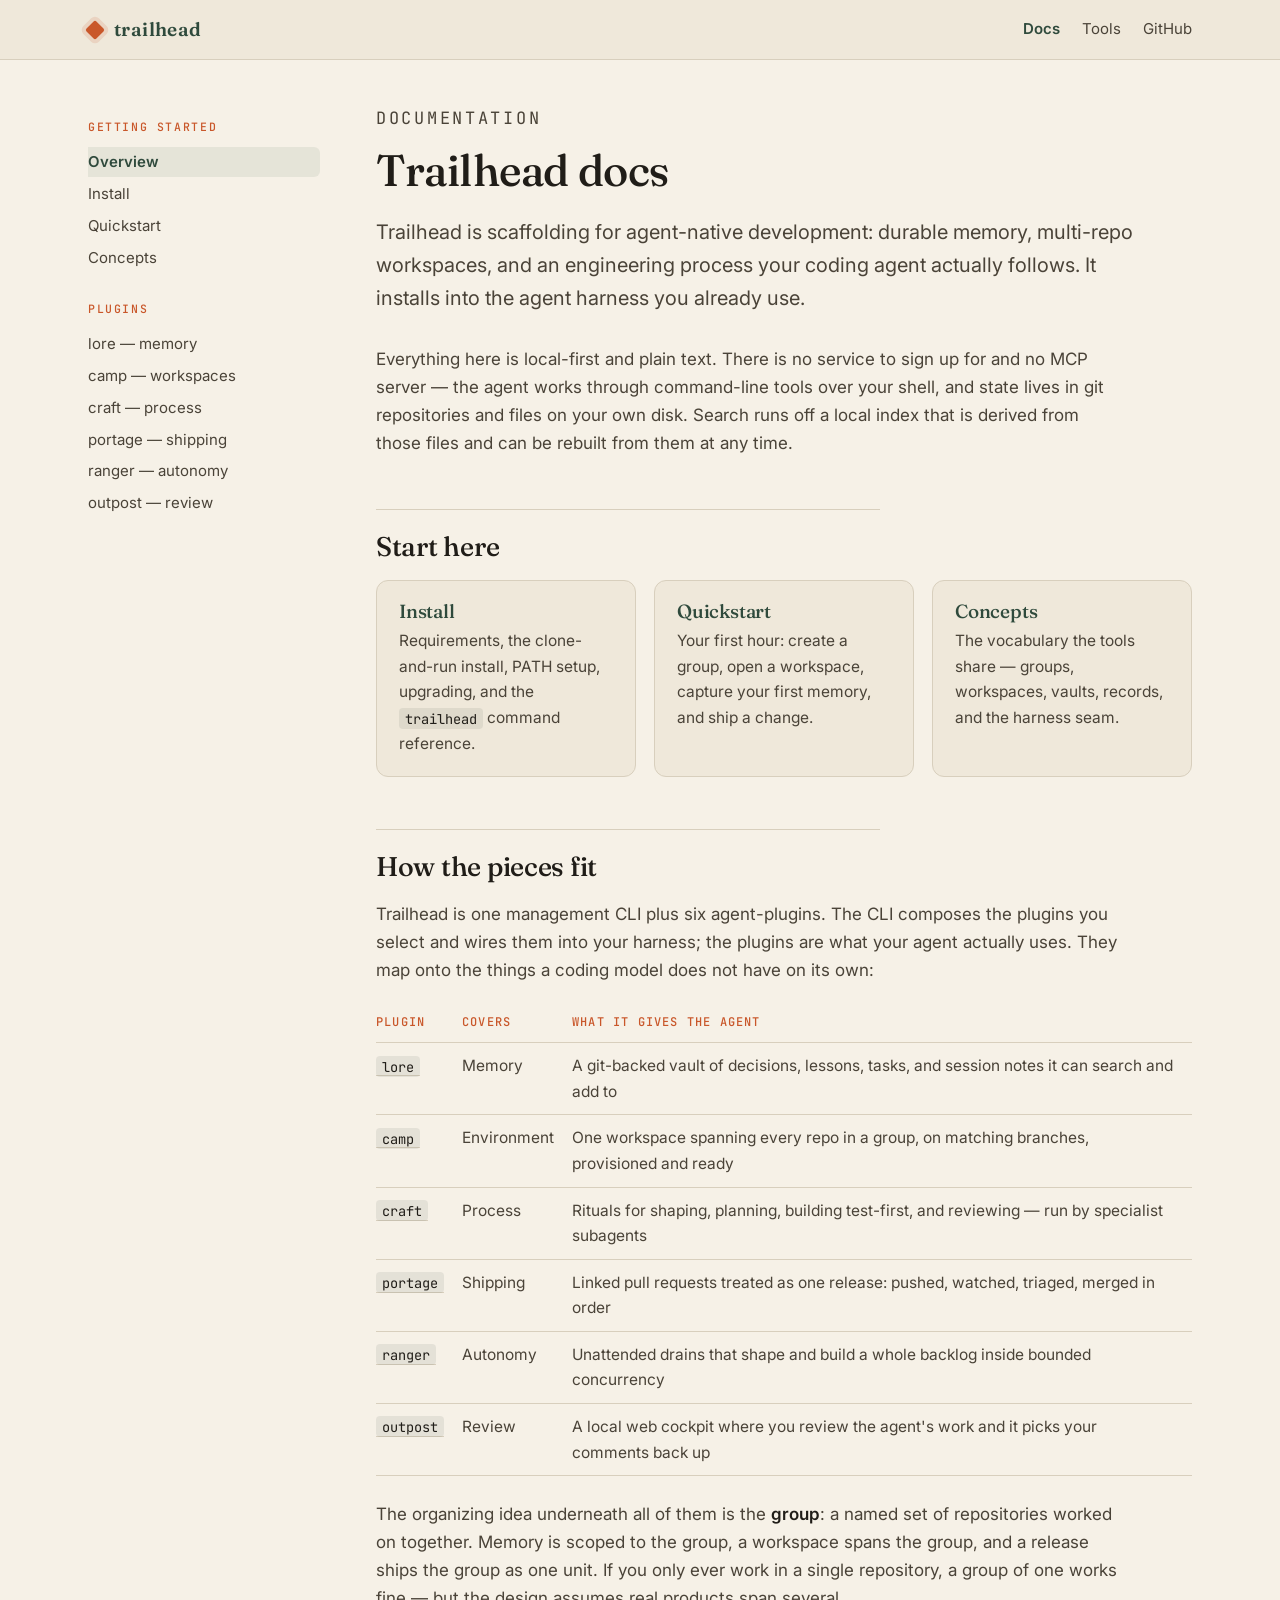
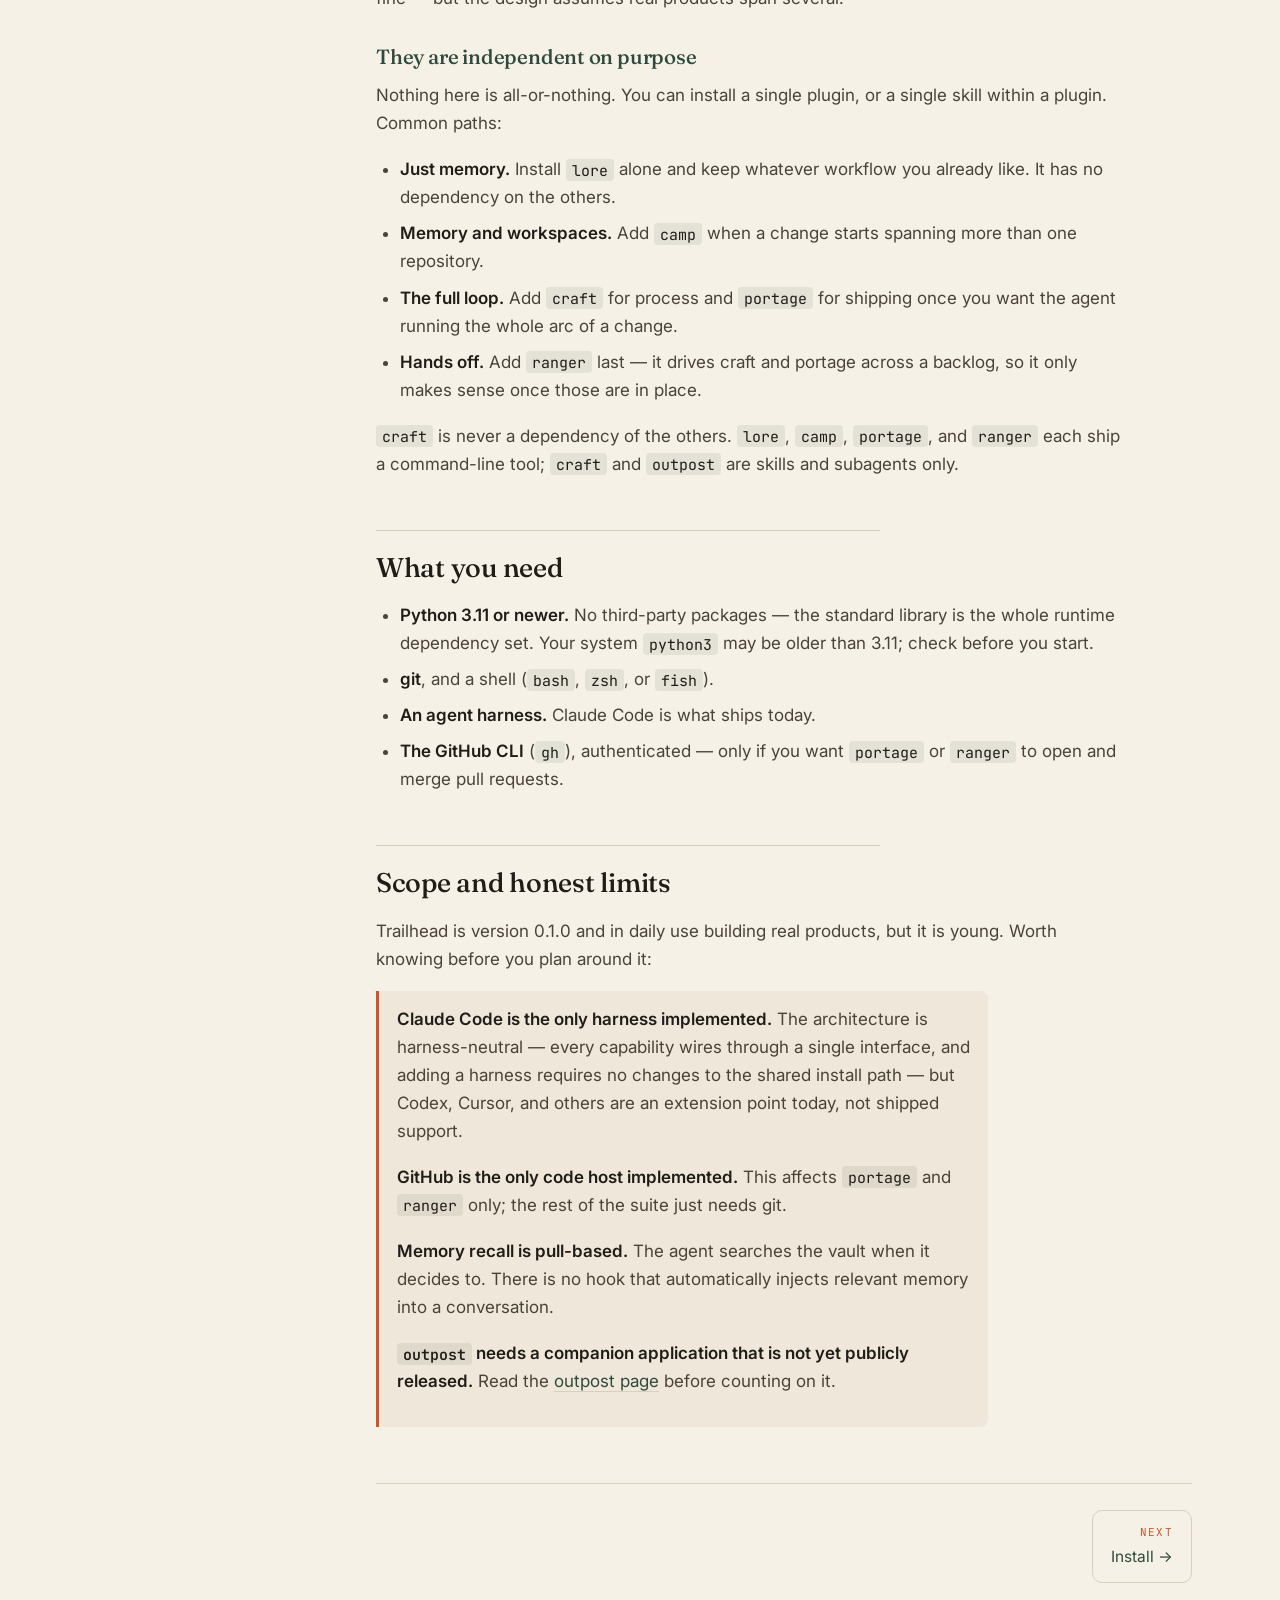
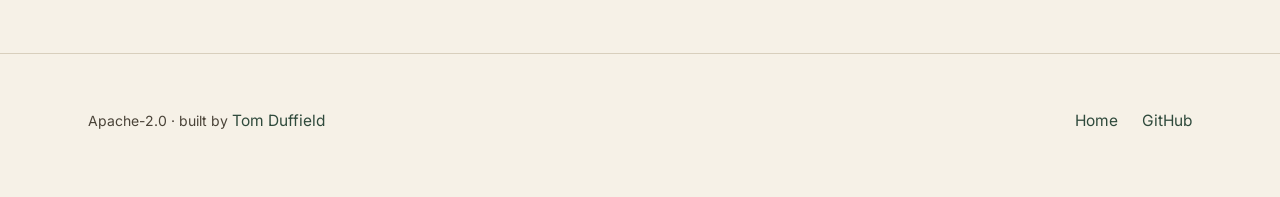
==== docs/index.html @ 7f962f8e "feat: launch the site and add a docs section The page froze in a pre-launch shape: a "coming soon" s" ====
<!DOCTYPE html>
<html lang="en">
<head>
  <meta charset="utf-8" />
  <meta name="viewport" content="width=device-width, initial-scale=1" />
  <title>Trailhead docs - overview</title>
  <meta name="description" content="Documentation for Trailhead: what it is, how the six agent-plugins fit together, and where to start." />
  <link rel="preconnect" href="https://fonts.googleapis.com" />
  <link rel="preconnect" href="https://fonts.gstatic.com" crossorigin />
  <link href="https://fonts.googleapis.com/css2?family=Fraunces:opsz,wght@9..144,400;9..144,500;9..144,600&family=Inter:wght@400;500;600&family=JetBrains+Mono:wght@400;500&display=swap" rel="stylesheet" />
  <link rel="stylesheet" href="../assets/site.css" />
</head>
<body>

  <div class="topbar">
    <div class="topbar-inner">
      <a class="wordmark" href="../index.html"><span class="blaze-mark"></span> trailhead</a>
      <nav>
        <a href="index.html" class="current">Docs</a>
        <a href="../index.html#tools">Tools</a>
        <a href="https://github.com/trailhead-ai/trailhead">GitHub</a>
      </nav>
    </div>
  </div>

  <div class="docs-shell">
    <aside class="docs-nav">
      <h4>Getting started</h4>
      <ul>
        <li><a href="index.html" class="current">Overview</a></li>
        <li><a href="install.html">Install</a></li>
        <li><a href="quickstart.html">Quickstart</a></li>
        <li><a href="concepts.html">Concepts</a></li>
      </ul>
      <h4>Plugins</h4>
      <ul>
        <li><a href="lore.html">lore &mdash; memory</a></li>
        <li><a href="camp.html">camp &mdash; workspaces</a></li>
        <li><a href="craft.html">craft &mdash; process</a></li>
        <li><a href="portage.html">portage &mdash; shipping</a></li>
        <li><a href="ranger.html">ranger &mdash; autonomy</a></li>
        <li><a href="outpost.html">outpost &mdash; review</a></li>
      </ul>
    </aside>

    <main class="docs-main">
      <p class="eyebrow">Documentation</p>
      <h1>Trailhead docs</h1>
      <p class="lede">Trailhead is scaffolding for agent-native development: durable memory, multi-repo workspaces, and an engineering process your coding agent actually follows. It installs into the agent harness you already use.</p>

      <p>Everything here is local-first and plain text. There is no service to sign up for and no MCP server &mdash; the agent works through command-line tools over your shell, and state lives in git repositories and files on your own disk. Search runs off a local index that is derived from those files and can be rebuilt from them at any time.</p>

      <h2>Start here</h2>
      <div class="card-grid">
        <a class="card" href="install.html">
          <h3>Install</h3>
          <p>Requirements, the clone-and-run install, PATH setup, upgrading, and the <code>trailhead</code> command reference.</p>
        </a>
        <a class="card" href="quickstart.html">
          <h3>Quickstart</h3>
          <p>Your first hour: create a group, open a workspace, capture your first memory, and ship a change.</p>
        </a>
        <a class="card" href="concepts.html">
          <h3>Concepts</h3>
          <p>The vocabulary the tools share &mdash; groups, workspaces, vaults, records, and the harness seam.</p>
        </a>
      </div>

      <h2>How the pieces fit</h2>
      <p>Trailhead is one management CLI plus six agent-plugins. The CLI composes the plugins you select and wires them into your harness; the plugins are what your agent actually uses. They map onto the things a coding model does not have on its own:</p>

      <div class="table-scroll">
        <table>
          <thead>
            <tr><th>Plugin</th><th>Covers</th><th>What it gives the agent</th></tr>
          </thead>
          <tbody>
            <tr><td><a href="lore.html"><code>lore</code></a></td><td>Memory</td><td>A git-backed vault of decisions, lessons, tasks, and session notes it can search and add to</td></tr>
            <tr><td><a href="camp.html"><code>camp</code></a></td><td>Environment</td><td>One workspace spanning every repo in a group, on matching branches, provisioned and ready</td></tr>
            <tr><td><a href="craft.html"><code>craft</code></a></td><td>Process</td><td>Rituals for shaping, planning, building test-first, and reviewing &mdash; run by specialist subagents</td></tr>
            <tr><td><a href="portage.html"><code>portage</code></a></td><td>Shipping</td><td>Linked pull requests treated as one release: pushed, watched, triaged, merged in order</td></tr>
            <tr><td><a href="ranger.html"><code>ranger</code></a></td><td>Autonomy</td><td>Unattended drains that shape and build a whole backlog inside bounded concurrency</td></tr>
            <tr><td><a href="outpost.html"><code>outpost</code></a></td><td>Review</td><td>A local web cockpit where you review the agent's work and it picks your comments back up</td></tr>
          </tbody>
        </table>
      </div>

      <p>The organizing idea underneath all of them is the <strong>group</strong>: a named set of repositories worked on together. Memory is scoped to the group, a workspace spans the group, and a release ships the group as one unit. If you only ever work in a single repository, a group of one works fine &mdash; but the design assumes real products span several.</p>

      <h3>They are independent on purpose</h3>
      <p>Nothing here is all-or-nothing. You can install a single plugin, or a single skill within a plugin. Common paths:</p>
      <ul>
        <li><strong>Just memory.</strong> Install <code>lore</code> alone and keep whatever workflow you already like. It has no dependency on the others.</li>
        <li><strong>Memory and workspaces.</strong> Add <code>camp</code> when a change starts spanning more than one repository.</li>
        <li><strong>The full loop.</strong> Add <code>craft</code> for process and <code>portage</code> for shipping once you want the agent running the whole arc of a change.</li>
        <li><strong>Hands off.</strong> Add <code>ranger</code> last &mdash; it drives craft and portage across a backlog, so it only makes sense once those are in place.</li>
      </ul>
      <p><code>craft</code> is never a dependency of the others. <code>lore</code>, <code>camp</code>, <code>portage</code>, and <code>ranger</code> each ship a command-line tool; <code>craft</code> and <code>outpost</code> are skills and subagents only.</p>

      <h2>What you need</h2>
      <ul>
        <li><strong>Python 3.11 or newer.</strong> No third-party packages &mdash; the standard library is the whole runtime dependency set. Your system <code>python3</code> may be older than 3.11; check before you start.</li>
        <li><strong>git</strong>, and a shell (<code>bash</code>, <code>zsh</code>, or <code>fish</code>).</li>
        <li><strong>An agent harness.</strong> Claude Code is what ships today.</li>
        <li><strong>The GitHub CLI</strong> (<code>gh</code>), authenticated &mdash; only if you want <code>portage</code> or <code>ranger</code> to open and merge pull requests.</li>
      </ul>

      <h2>Scope and honest limits</h2>
      <p>Trailhead is version 0.1.0 and in daily use building real products, but it is young. Worth knowing before you plan around it:</p>
      <div class="note">
        <p><strong>Claude Code is the only harness implemented.</strong> The architecture is harness-neutral &mdash; every capability wires through a single interface, and adding a harness requires no changes to the shared install path &mdash; but Codex, Cursor, and others are an extension point today, not shipped support.</p>
        <p><strong>GitHub is the only code host implemented.</strong> This affects <code>portage</code> and <code>ranger</code> only; the rest of the suite just needs git.</p>
        <p><strong>Memory recall is pull-based.</strong> The agent searches the vault when it decides to. There is no hook that automatically injects relevant memory into a conversation.</p>
        <p><strong><code>outpost</code> needs a companion application that is not yet publicly released.</strong> Read the <a href="outpost.html">outpost page</a> before counting on it.</p>
      </div>

      <div class="pager">
        <a class="next" href="install.html"><span class="dir">Next</span> Install &rarr;</a>
      </div>
    </main>
  </div>

  <footer class="docs-foot">
    <div class="wrap footer-row">
      <span class="fine">Apache-2.0 &middot; built by <a href="https://tomduffield.com">Tom Duffield</a></span>
      <span class="links">
        <a href="../index.html">Home</a>
        <a href="https://github.com/trailhead-ai/trailhead">GitHub</a>
      </span>
    </div>
  </footer>

</body>
</html>
---- assets/site.css ----
/* ------------------------------------------------------------------
   trailhead — shared stylesheet
   Single source of truth for the design tokens and components used by
   the landing page (/index.html) and the docs tree (/docs/*.html).
   No build step: this file is served as-is by GitHub Pages.
   ------------------------------------------------------------------ */

:root {
  --paper: #f6f1e7;
  --paper-2: #efe8da;
  --ink: #201d18;
  --ink-soft: #4a4338;
  --pine: #2f4a3c;
  --pine-soft: #3d5a4a;
  --blaze: #c9572a;
  --blaze-soft: #e08a5f;
  --line: #d8cfbd;
  --maxw: 820px;
}

* { box-sizing: border-box; }

html { scroll-behavior: smooth; }

body {
  margin: 0;
  background: var(--paper);
  color: var(--ink);
  font-family: 'Inter', -apple-system, BlinkMacSystemFont, 'Segoe UI', sans-serif;
  font-size: 18px;
  line-height: 1.65;
  -webkit-font-smoothing: antialiased;
}

.wrap {
  max-width: var(--maxw);
  margin: 0 auto;
  padding: 0 28px;
}

h1, h2, h3 {
  font-family: 'Fraunces', Georgia, 'Times New Roman', serif;
  font-weight: 500;
  line-height: 1.12;
  letter-spacing: -0.01em;
  color: var(--ink);
}

a { color: var(--pine); text-decoration: none; border-bottom: 1px solid var(--line); transition: color .15s, border-color .15s; }
a:hover { color: var(--blaze); border-color: var(--blaze-soft); }

code, pre { font-family: 'JetBrains Mono', ui-monospace, 'SF Mono', Menlo, monospace; }

/* ---------- wordmark ---------- */
.wordmark {
  display: inline-flex;
  align-items: center;
  gap: 12px;
  font-family: 'Fraunces', serif;
  font-weight: 600;
  font-size: 22px;
  letter-spacing: 0.02em;
  color: var(--pine);
  border: none;
}
.wordmark .blaze-mark {
  width: 14px; height: 14px;
  background: var(--blaze);
  border-radius: 2px;
  transform: rotate(45deg);
  box-shadow: 0 0 0 4px rgba(201,87,42,0.14);
}

/* ---------- hero ---------- */
.hero {
  position: relative;
  overflow: hidden;
  border-bottom: 1px solid var(--line);
  background: linear-gradient(180deg, var(--paper-2) 0%, var(--paper) 100%);
}
.hero svg.topo {
  position: absolute;
  inset: 0;
  width: 100%;
  height: 100%;
  opacity: 0.5;
  pointer-events: none;
}
.hero-inner {
  position: relative;
  padding: 96px 0 84px;
}
.hero .wordmark { margin-bottom: 56px; }
.hero h1 {
  font-size: clamp(38px, 6.2vw, 62px);
  margin: 0 0 24px;
  max-width: 14ch;
}
.hero .lede {
  font-size: clamp(19px, 2.4vw, 23px);
  color: var(--ink-soft);
  max-width: 56ch;
  margin: 0 0 36px;
}
.hero .lede strong { color: var(--ink); font-weight: 600; }
.cta-row { display: flex; flex-wrap: wrap; gap: 14px; align-items: center; }
.btn {
  display: inline-block;
  padding: 12px 22px;
  border-radius: 8px;
  border: 1px solid transparent;
  font-weight: 500;
  font-size: 16px;
}
.btn-primary { background: var(--pine); color: var(--paper); }
.btn-primary:hover { background: var(--pine-soft); color: var(--paper); border-color: transparent; }
.btn-ghost { border-color: var(--line); color: var(--ink); }
.btn-ghost:hover { border-color: var(--blaze-soft); color: var(--blaze); }
.meta-line { margin-top: 28px; font-size: 14.5px; color: var(--ink-soft); letter-spacing: 0.01em; }

/* ---------- sections ---------- */
section { padding: 76px 0; border-bottom: 1px solid var(--line); }
.eyebrow {
  font-family: 'JetBrains Mono', monospace;
  font-size: 12.5px;
  letter-spacing: 0.16em;
  text-transform: uppercase;
  color: var(--blaze);
  margin: 0 0 18px;
}
section h2 { font-size: clamp(28px, 4vw, 38px); margin: 0 0 26px; max-width: 22ch; }
.prose p { color: var(--ink-soft); max-width: 60ch; margin: 0 0 20px; }
.prose p strong { color: var(--ink); font-weight: 600; }
.prose p:last-child { margin-bottom: 0; }

/* ---------- tool cards ---------- */
.tools { display: grid; gap: 22px; margin-top: 8px; }
.tool {
  background: var(--paper-2);
  border: 1px solid var(--line);
  border-radius: 14px;
  padding: 30px 30px 28px;
  position: relative;
}
.tool-head { display: flex; align-items: center; gap: 14px; flex-wrap: wrap; margin-bottom: 14px; }
.tool-head h3 { font-size: 27px; margin: 0; color: var(--pine); }
.tool-gap {
  font-family: 'JetBrains Mono', monospace;
  font-size: 12px;
  letter-spacing: 0.12em;
  text-transform: uppercase;
  color: var(--blaze);
  background: rgba(201,87,42,0.10);
  padding: 4px 10px;
  border-radius: 999px;
}
.tool p { margin: 0 0 14px; color: var(--ink-soft); font-size: 16.5px; }
.tool p:last-child { margin-bottom: 0; }
.tool .repo-link { font-size: 15px; }

/* ---------- q&a (numbered questions) ---------- */
.qa { margin-top: 6px; display: grid; gap: 30px; }
.qa-item { display: grid; grid-template-columns: 2.4rem 1fr; gap: 20px; align-items: start; }
.qa-num {
  font-family: 'Fraunces', Georgia, serif;
  font-weight: 600;
  font-size: 30px;
  line-height: 1.1;
  color: var(--blaze);
}
.qa-body h3 { font-size: 22px; margin: 0 0 8px; color: var(--ink); }
.qa-body p { margin: 0; color: var(--ink-soft); font-size: 16.5px; max-width: 60ch; }
.qa-body p strong { color: var(--pine); font-weight: 600; }
@media (max-width: 560px) { .qa-item { grid-template-columns: 1.8rem 1fr; gap: 14px; } }

/* ---------- code ---------- */
pre {
  background: #211d18;
  color: #ece4d4;
  border-radius: 12px;
  padding: 24px 26px;
  overflow-x: auto;
  font-size: 15px;
  line-height: 1.8;
  margin: 0 0 22px;
  border: 1px solid #2e2820;
}
pre .c { color: #9c8f78; }           /* comment */
pre .p { color: var(--blaze-soft); } /* prompt / command head */
.note {
  font-size: 15px;
  color: var(--ink-soft);
  background: var(--paper-2);
  border-left: 3px solid var(--blaze);
  border-radius: 0 8px 8px 0;
  padding: 14px 18px;
  max-width: 62ch;
}
.note code { color: var(--ink); background: rgba(0,0,0,0.05); padding: 1px 5px; border-radius: 4px; }

/* ---------- faq ---------- */
.faq { margin-top: 10px; border-top: 1px solid var(--line); }
.faq details { border-bottom: 1px solid var(--line); }
.faq summary {
  list-style: none;
  cursor: pointer;
  padding: 22px 2px;
  display: flex;
  align-items: center;
  justify-content: space-between;
  gap: 24px;
  font-family: 'Fraunces', Georgia, serif;
  font-size: 21px;
  font-weight: 500;
  color: var(--ink);
  transition: color .15s;
}
.faq summary::-webkit-details-marker { display: none; }
.faq summary:hover { color: var(--pine); }
.faq summary .chev {
  flex: none;
  font-family: 'Inter', sans-serif;
  font-weight: 400;
  font-size: 26px;
  line-height: 1;
  color: var(--blaze);
  transition: transform .2s ease;
}
.faq details[open] summary .chev { transform: rotate(45deg); }
.faq .answer {
  padding: 0 2px 26px;
  max-width: 64ch;
  color: var(--ink-soft);
  font-size: 16.5px;
}
.faq .answer p { margin: 0 0 14px; }
.faq .answer p:last-child { margin: 0; }
.faq .answer a { color: var(--pine); }

/* ---------- footer ---------- */
footer { padding: 54px 0 64px; }
.footer-row { display: flex; flex-wrap: wrap; gap: 10px 28px; align-items: center; justify-content: space-between; }
footer .links { display: flex; gap: 24px; flex-wrap: wrap; }
footer a { border: none; font-size: 15.5px; }
footer .fine { font-size: 14px; color: var(--ink-soft); }

@media (max-width: 560px) {
  body { font-size: 17px; }
  .hero-inner { padding: 64px 0 60px; }
  .hero .wordmark { margin-bottom: 40px; }
  section { padding: 56px 0; }
}

/* ==================================================================
   DOCS
   Layout and typography for the /docs/ tree. The landing page does
   not use anything below this line.
   ================================================================== */

.topbar {
  border-bottom: 1px solid var(--line);
  background: var(--paper-2);
  position: sticky;
  top: 0;
  z-index: 20;
}
.topbar-inner {
  max-width: 1160px;
  margin: 0 auto;
  padding: 14px 28px;
  display: flex;
  align-items: center;
  justify-content: space-between;
  gap: 20px;
}
.topbar .wordmark { font-size: 19px; }
.topbar nav { display: flex; gap: 22px; align-items: center; flex-wrap: wrap; }
.topbar nav a {
  border: none;
  font-size: 15px;
  color: var(--ink-soft);
}
.topbar nav a:hover { color: var(--blaze); }
.topbar nav a.current { color: var(--pine); font-weight: 600; }

.docs-shell {
  max-width: 1160px;
  margin: 0 auto;
  padding: 0 28px;
  display: grid;
  grid-template-columns: 232px minmax(0, 1fr);
  gap: 56px;
  align-items: start;
}

/* ---------- sidebar ---------- */
.docs-nav {
  position: sticky;
  top: 74px;
  padding: 44px 0 60px;
  font-size: 15px;
  max-height: calc(100vh - 74px);
  overflow-y: auto;
}
.docs-nav h4 {
  font-family: 'JetBrains Mono', monospace;
  font-size: 11.5px;
  font-weight: 500;
  letter-spacing: 0.14em;
  text-transform: uppercase;
  color: var(--blaze);
  margin: 0 0 10px;
}
.docs-nav h4 + ul { margin-bottom: 28px; }
.docs-nav ul { list-style: none; margin: 0; padding: 0; }
.docs-nav li { margin: 0 0 2px; }
.docs-nav a {
  display: block;
  border: none;
  padding: 4px 10px;
  margin-left: -10px;
  border-radius: 6px;
  color: var(--ink-soft);
  line-height: 1.45;
}
.docs-nav a:hover { color: var(--blaze); background: rgba(201,87,42,0.07); }
.docs-nav a.current {
  color: var(--pine);
  font-weight: 600;
  background: rgba(47,74,60,0.08);
}
.docs-nav code { font-size: 13.5px; }

/* ---------- docs main column ---------- */
.docs-main {
  padding: 44px 0 30px;
  min-width: 0;
}
.docs-main .eyebrow { margin-bottom: 14px; }
.docs-main h1 {
  font-size: clamp(32px, 4.6vw, 44px);
  margin: 0 0 20px;
  max-width: 20ch;
}
.docs-main h2 {
  font-size: 27px;
  margin: 52px 0 18px;
  padding-top: 22px;
  border-top: 1px solid var(--line);
  max-width: 28ch;
}
.docs-main h3 {
  font-size: 20.5px;
  margin: 34px 0 12px;
  color: var(--pine);
  max-width: 34ch;
}
.docs-main p { color: var(--ink-soft); max-width: 68ch; margin: 0 0 18px; font-size: 17px; }
.docs-main p strong, .docs-main li strong { color: var(--ink); font-weight: 600; }
.docs-main .lede {
  font-size: 20px;
  color: var(--ink-soft);
  max-width: 60ch;
  margin: 0 0 30px;
}
.docs-main ul, .docs-main ol {
  color: var(--ink-soft);
  max-width: 68ch;
  margin: 0 0 18px;
  padding-left: 24px;
  font-size: 17px;
}
.docs-main li { margin: 0 0 8px; }
.docs-main li > ul, .docs-main li > ol { margin: 8px 0 0; }
.docs-main :not(pre) > code {
  background: rgba(47,74,60,0.09);
  color: var(--ink);
  padding: 1.5px 6px;
  border-radius: 4px;
  font-size: 0.88em;
}
.docs-main pre { max-width: 100%; }
.docs-main .note { margin: 0 0 22px; max-width: 68ch; }
.docs-main .note strong { color: var(--ink); }
.docs-main hr { border: none; border-top: 1px solid var(--line); margin: 44px 0; }

/* ---------- docs tables ---------- */
.table-scroll { overflow-x: auto; margin: 0 0 24px; max-width: 100%; }
.docs-main table {
  border-collapse: collapse;
  font-size: 15.5px;
  min-width: 100%;
  color: var(--ink-soft);
}
.docs-main th, .docs-main td {
  text-align: left;
  padding: 10px 18px 10px 0;
  border-bottom: 1px solid var(--line);
  vertical-align: top;
}
.docs-main th {
  font-family: 'JetBrains Mono', monospace;
  font-size: 12px;
  letter-spacing: 0.1em;
  text-transform: uppercase;
  color: var(--blaze);
  font-weight: 500;
  white-space: nowrap;
  border-bottom-color: var(--line);
}
.docs-main td code { white-space: nowrap; }

/* ---------- docs index cards ---------- */
.card-grid {
  display: grid;
  grid-template-columns: repeat(auto-fit, minmax(240px, 1fr));
  gap: 18px;
  margin: 0 0 30px;
}
.card {
  display: block;
  border: 1px solid var(--line);
  background: var(--paper-2);
  border-radius: 12px;
  padding: 20px 22px;
  color: inherit;
}
.card:hover { border-color: var(--blaze-soft); background: #f2ebdd; }
.card h3 {
  margin: 0 0 6px;
  font-size: 19px;
  color: var(--pine);
}
.card p { margin: 0; font-size: 15.5px; color: var(--ink-soft); max-width: none; }

/* ---------- prev / next ---------- */
.pager {
  display: flex;
  flex-wrap: wrap;
  gap: 16px;
  justify-content: space-between;
  margin-top: 56px;
  padding-top: 26px;
  border-top: 1px solid var(--line);
}
.pager a {
  border: 1px solid var(--line);
  border-radius: 10px;
  padding: 12px 18px;
  font-size: 15.5px;
  max-width: 48%;
}
.pager a:hover { border-color: var(--blaze-soft); }
.pager .prev { text-align: left; }
.pager .dir {
  display: block;
  font-family: 'JetBrains Mono', monospace;
  font-size: 11px;
  letter-spacing: 0.12em;
  text-transform: uppercase;
  color: var(--blaze);
  margin-bottom: 3px;
}
.pager .next { margin-left: auto; text-align: right; }

.docs-foot {
  border-top: 1px solid var(--line);
  margin-top: 40px;
}
.docs-foot .wrap { max-width: 1160px; }

@media (max-width: 900px) {
  .docs-shell { grid-template-columns: 1fr; gap: 0; }
  .docs-nav {
    position: static;
    max-height: none;
    padding: 28px 0 0;
    border-bottom: 1px solid var(--line);
    padding-bottom: 24px;
  }
  .docs-nav h4 + ul { margin-bottom: 20px; }
  .docs-main { padding-top: 34px; }
  .pager a { max-width: 100%; }
}
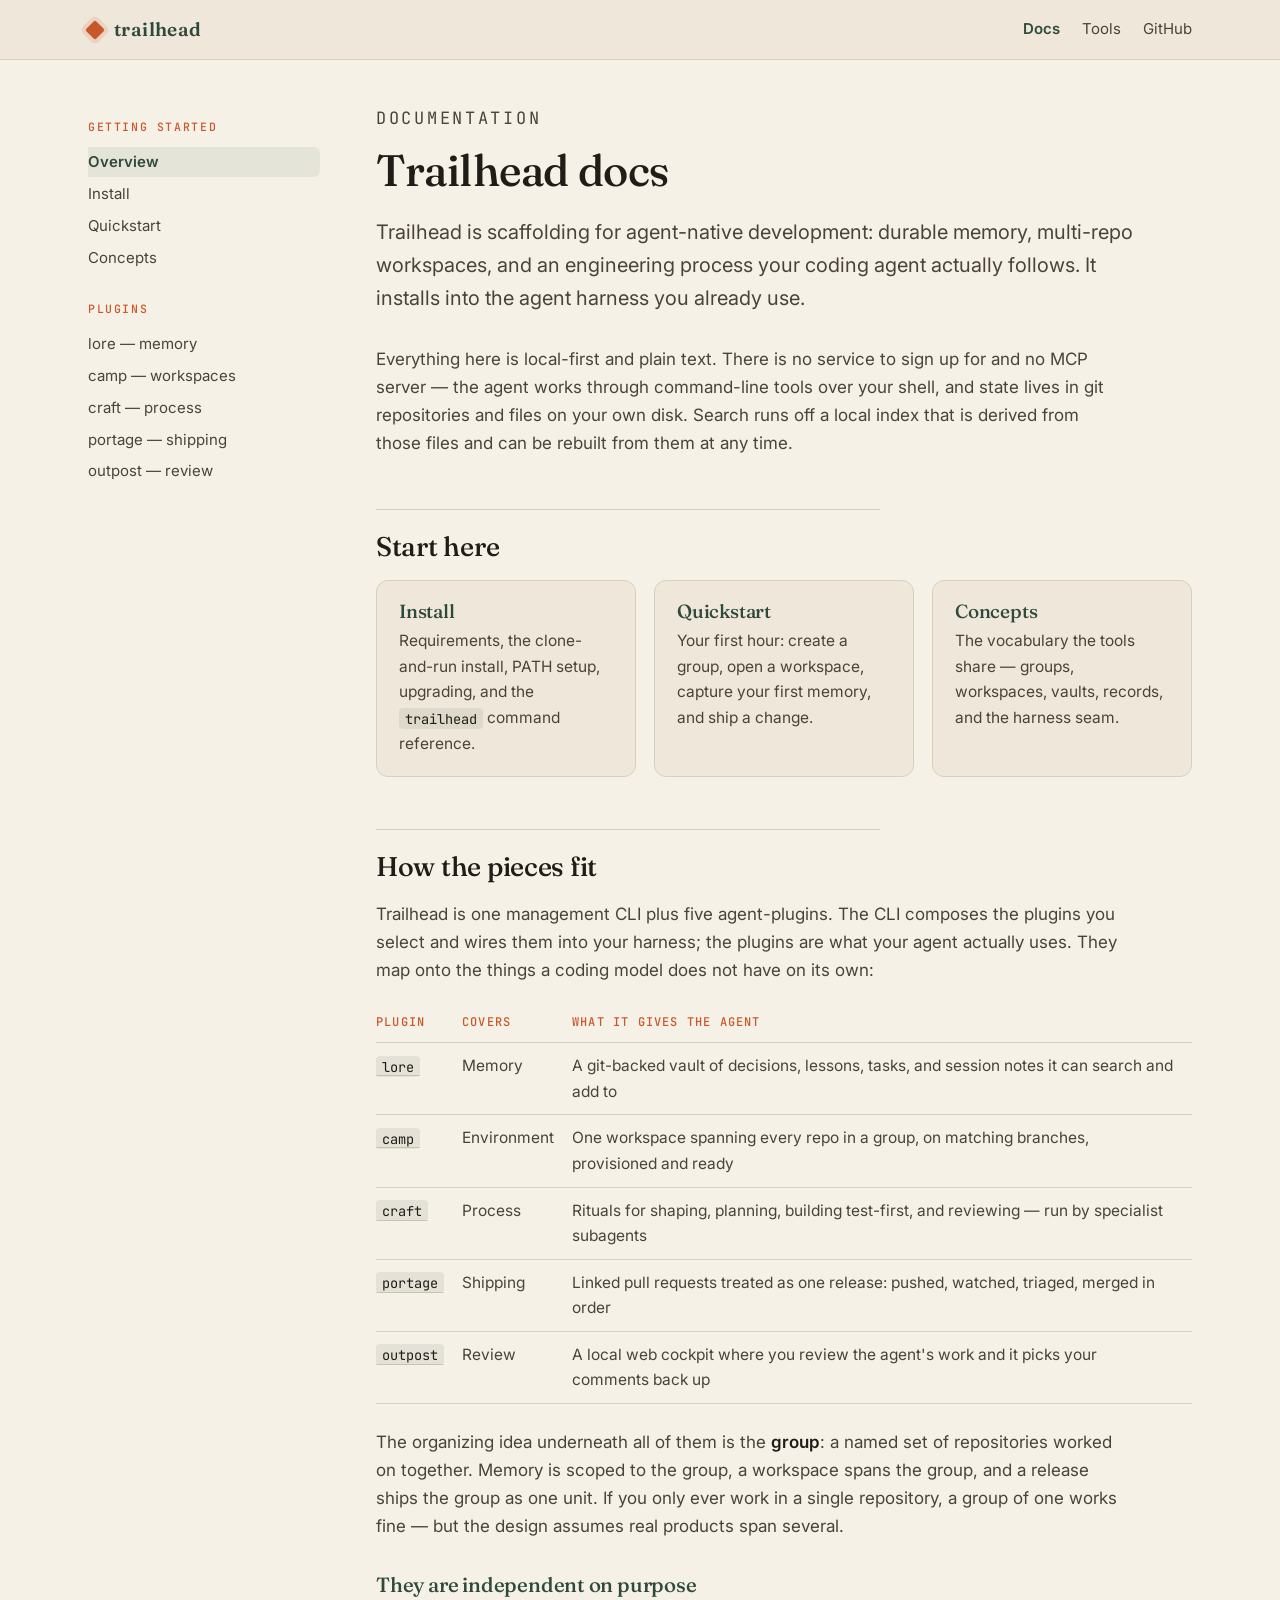
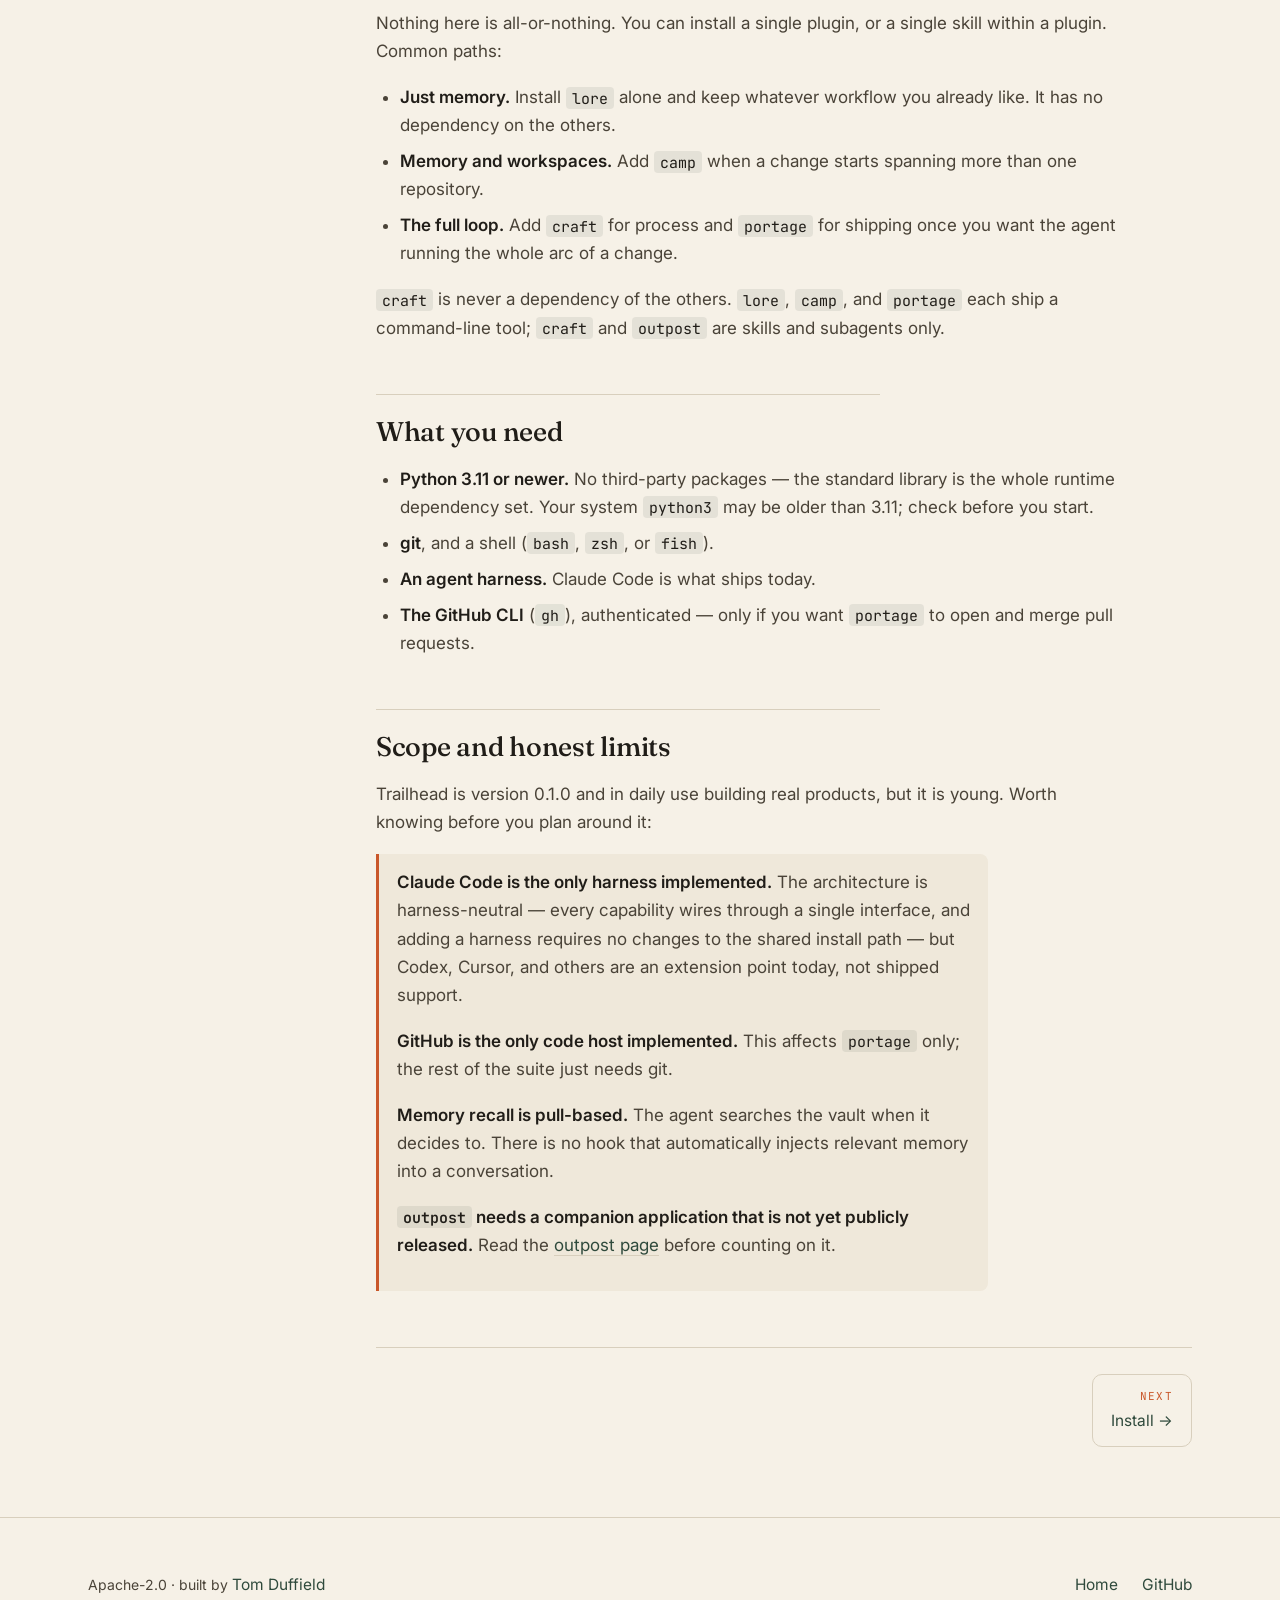
==== commit 706496ea: "docs: remove ranger from the site Ranger was removed from trailhead (trailhead-ai/trailhead#167), so" ====
--- a/docs/index.html
+++ b/docs/index.html
@@ -4,7 +4,7 @@
   <meta charset="utf-8" />
   <meta name="viewport" content="width=device-width, initial-scale=1" />
   <title>Trailhead docs - overview</title>
-  <meta name="description" content="Documentation for Trailhead: what it is, how the six agent-plugins fit together, and where to start." />
+  <meta name="description" content="Documentation for Trailhead: what it is, how the five agent-plugins fit together, and where to start." />
   <link rel="preconnect" href="https://fonts.googleapis.com" />
   <link rel="preconnect" href="https://fonts.gstatic.com" crossorigin />
   <link href="https://fonts.googleapis.com/css2?family=Fraunces:opsz,wght@9..144,400;9..144,500;9..144,600&family=Inter:wght@400;500;600&family=JetBrains+Mono:wght@400;500&display=swap" rel="stylesheet" />
@@ -38,7 +38,6 @@
         <li><a href="camp.html">camp &mdash; workspaces</a></li>
         <li><a href="craft.html">craft &mdash; process</a></li>
         <li><a href="portage.html">portage &mdash; shipping</a></li>
-        <li><a href="ranger.html">ranger &mdash; autonomy</a></li>
         <li><a href="outpost.html">outpost &mdash; review</a></li>
       </ul>
     </aside>
@@ -67,7 +66,7 @@
       </div>
 
       <h2>How the pieces fit</h2>
-      <p>Trailhead is one management CLI plus six agent-plugins. The CLI composes the plugins you select and wires them into your harness; the plugins are what your agent actually uses. They map onto the things a coding model does not have on its own:</p>
+      <p>Trailhead is one management CLI plus five agent-plugins. The CLI composes the plugins you select and wires them into your harness; the plugins are what your agent actually uses. They map onto the things a coding model does not have on its own:</p>
 
       <div class="table-scroll">
         <table>
@@ -79,7 +78,6 @@
             <tr><td><a href="camp.html"><code>camp</code></a></td><td>Environment</td><td>One workspace spanning every repo in a group, on matching branches, provisioned and ready</td></tr>
             <tr><td><a href="craft.html"><code>craft</code></a></td><td>Process</td><td>Rituals for shaping, planning, building test-first, and reviewing &mdash; run by specialist subagents</td></tr>
             <tr><td><a href="portage.html"><code>portage</code></a></td><td>Shipping</td><td>Linked pull requests treated as one release: pushed, watched, triaged, merged in order</td></tr>
-            <tr><td><a href="ranger.html"><code>ranger</code></a></td><td>Autonomy</td><td>Unattended drains that shape and build a whole backlog inside bounded concurrency</td></tr>
             <tr><td><a href="outpost.html"><code>outpost</code></a></td><td>Review</td><td>A local web cockpit where you review the agent's work and it picks your comments back up</td></tr>
           </tbody>
         </table>
@@ -93,23 +91,22 @@
         <li><strong>Just memory.</strong> Install <code>lore</code> alone and keep whatever workflow you already like. It has no dependency on the others.</li>
         <li><strong>Memory and workspaces.</strong> Add <code>camp</code> when a change starts spanning more than one repository.</li>
         <li><strong>The full loop.</strong> Add <code>craft</code> for process and <code>portage</code> for shipping once you want the agent running the whole arc of a change.</li>
-        <li><strong>Hands off.</strong> Add <code>ranger</code> last &mdash; it drives craft and portage across a backlog, so it only makes sense once those are in place.</li>
       </ul>
-      <p><code>craft</code> is never a dependency of the others. <code>lore</code>, <code>camp</code>, <code>portage</code>, and <code>ranger</code> each ship a command-line tool; <code>craft</code> and <code>outpost</code> are skills and subagents only.</p>
+      <p><code>craft</code> is never a dependency of the others. <code>lore</code>, <code>camp</code>, and <code>portage</code> each ship a command-line tool; <code>craft</code> and <code>outpost</code> are skills and subagents only.</p>
 
       <h2>What you need</h2>
       <ul>
         <li><strong>Python 3.11 or newer.</strong> No third-party packages &mdash; the standard library is the whole runtime dependency set. Your system <code>python3</code> may be older than 3.11; check before you start.</li>
         <li><strong>git</strong>, and a shell (<code>bash</code>, <code>zsh</code>, or <code>fish</code>).</li>
         <li><strong>An agent harness.</strong> Claude Code is what ships today.</li>
-        <li><strong>The GitHub CLI</strong> (<code>gh</code>), authenticated &mdash; only if you want <code>portage</code> or <code>ranger</code> to open and merge pull requests.</li>
+        <li><strong>The GitHub CLI</strong> (<code>gh</code>), authenticated &mdash; only if you want <code>portage</code> to open and merge pull requests.</li>
       </ul>
 
       <h2>Scope and honest limits</h2>
       <p>Trailhead is version 0.1.0 and in daily use building real products, but it is young. Worth knowing before you plan around it:</p>
       <div class="note">
         <p><strong>Claude Code is the only harness implemented.</strong> The architecture is harness-neutral &mdash; every capability wires through a single interface, and adding a harness requires no changes to the shared install path &mdash; but Codex, Cursor, and others are an extension point today, not shipped support.</p>
-        <p><strong>GitHub is the only code host implemented.</strong> This affects <code>portage</code> and <code>ranger</code> only; the rest of the suite just needs git.</p>
+        <p><strong>GitHub is the only code host implemented.</strong> This affects <code>portage</code> only; the rest of the suite just needs git.</p>
         <p><strong>Memory recall is pull-based.</strong> The agent searches the vault when it decides to. There is no hook that automatically injects relevant memory into a conversation.</p>
         <p><strong><code>outpost</code> needs a companion application that is not yet publicly released.</strong> Read the <a href="outpost.html">outpost page</a> before counting on it.</p>
       </div>
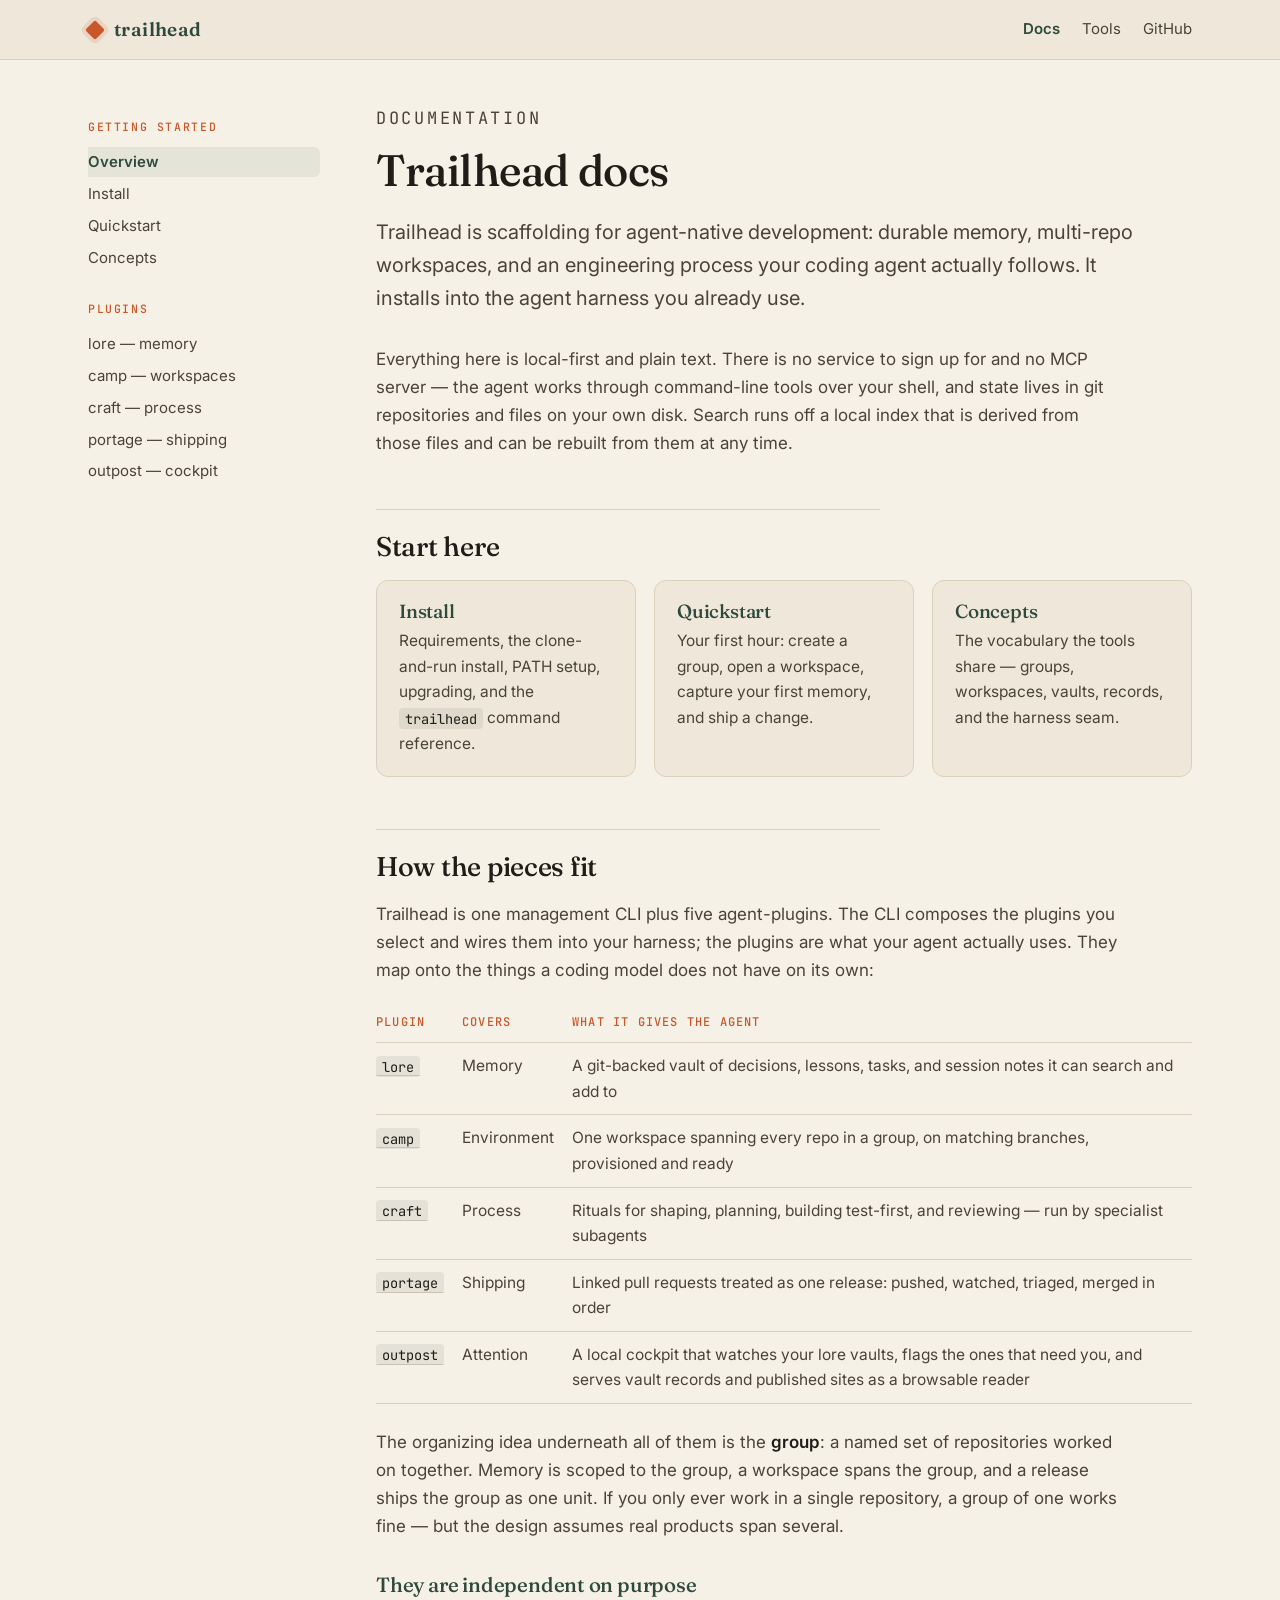
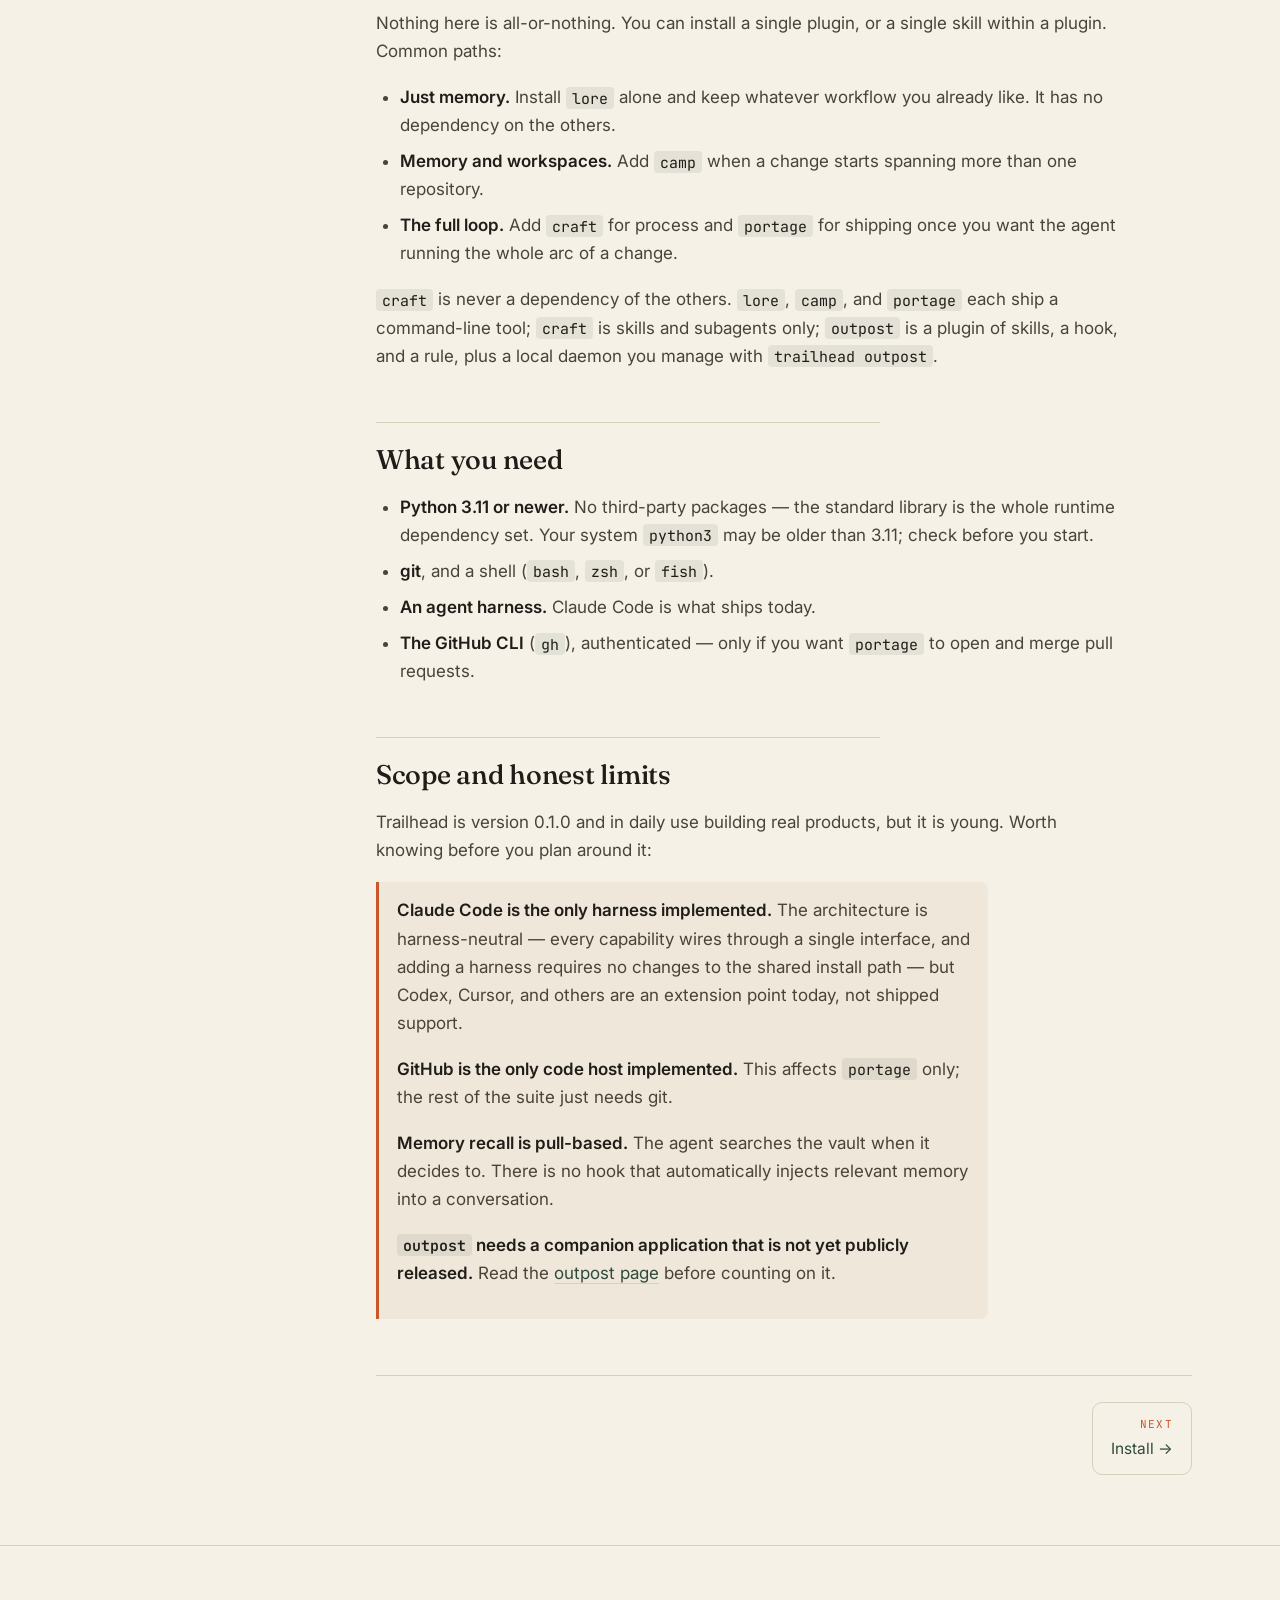
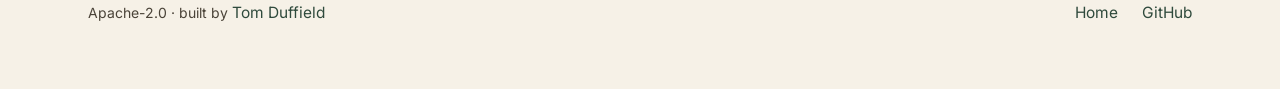
==== commit 5060c6ca: "docs: bring the site in line with the shipped tools An audit of every page against current trailhead" ====
--- a/docs/index.html
+++ b/docs/index.html
@@ -38,7 +38,7 @@
         <li><a href="camp.html">camp &mdash; workspaces</a></li>
         <li><a href="craft.html">craft &mdash; process</a></li>
         <li><a href="portage.html">portage &mdash; shipping</a></li>
-        <li><a href="outpost.html">outpost &mdash; review</a></li>
+        <li><a href="outpost.html">outpost &mdash; cockpit</a></li>
       </ul>
     </aside>
 
@@ -78,7 +78,7 @@
             <tr><td><a href="camp.html"><code>camp</code></a></td><td>Environment</td><td>One workspace spanning every repo in a group, on matching branches, provisioned and ready</td></tr>
             <tr><td><a href="craft.html"><code>craft</code></a></td><td>Process</td><td>Rituals for shaping, planning, building test-first, and reviewing &mdash; run by specialist subagents</td></tr>
             <tr><td><a href="portage.html"><code>portage</code></a></td><td>Shipping</td><td>Linked pull requests treated as one release: pushed, watched, triaged, merged in order</td></tr>
-            <tr><td><a href="outpost.html"><code>outpost</code></a></td><td>Review</td><td>A local web cockpit where you review the agent's work and it picks your comments back up</td></tr>
+            <tr><td><a href="outpost.html"><code>outpost</code></a></td><td>Attention</td><td>A local cockpit that watches your lore vaults, flags the ones that need you, and serves vault records and published sites as a browsable reader</td></tr>
           </tbody>
         </table>
       </div>
@@ -92,7 +92,7 @@
         <li><strong>Memory and workspaces.</strong> Add <code>camp</code> when a change starts spanning more than one repository.</li>
         <li><strong>The full loop.</strong> Add <code>craft</code> for process and <code>portage</code> for shipping once you want the agent running the whole arc of a change.</li>
       </ul>
-      <p><code>craft</code> is never a dependency of the others. <code>lore</code>, <code>camp</code>, and <code>portage</code> each ship a command-line tool; <code>craft</code> and <code>outpost</code> are skills and subagents only.</p>
+      <p><code>craft</code> is never a dependency of the others. <code>lore</code>, <code>camp</code>, and <code>portage</code> each ship a command-line tool; <code>craft</code> is skills and subagents only; <code>outpost</code> is a plugin of skills, a hook, and a rule, plus a local daemon you manage with <code>trailhead outpost</code>.</p>
 
       <h2>What you need</h2>
       <ul>
